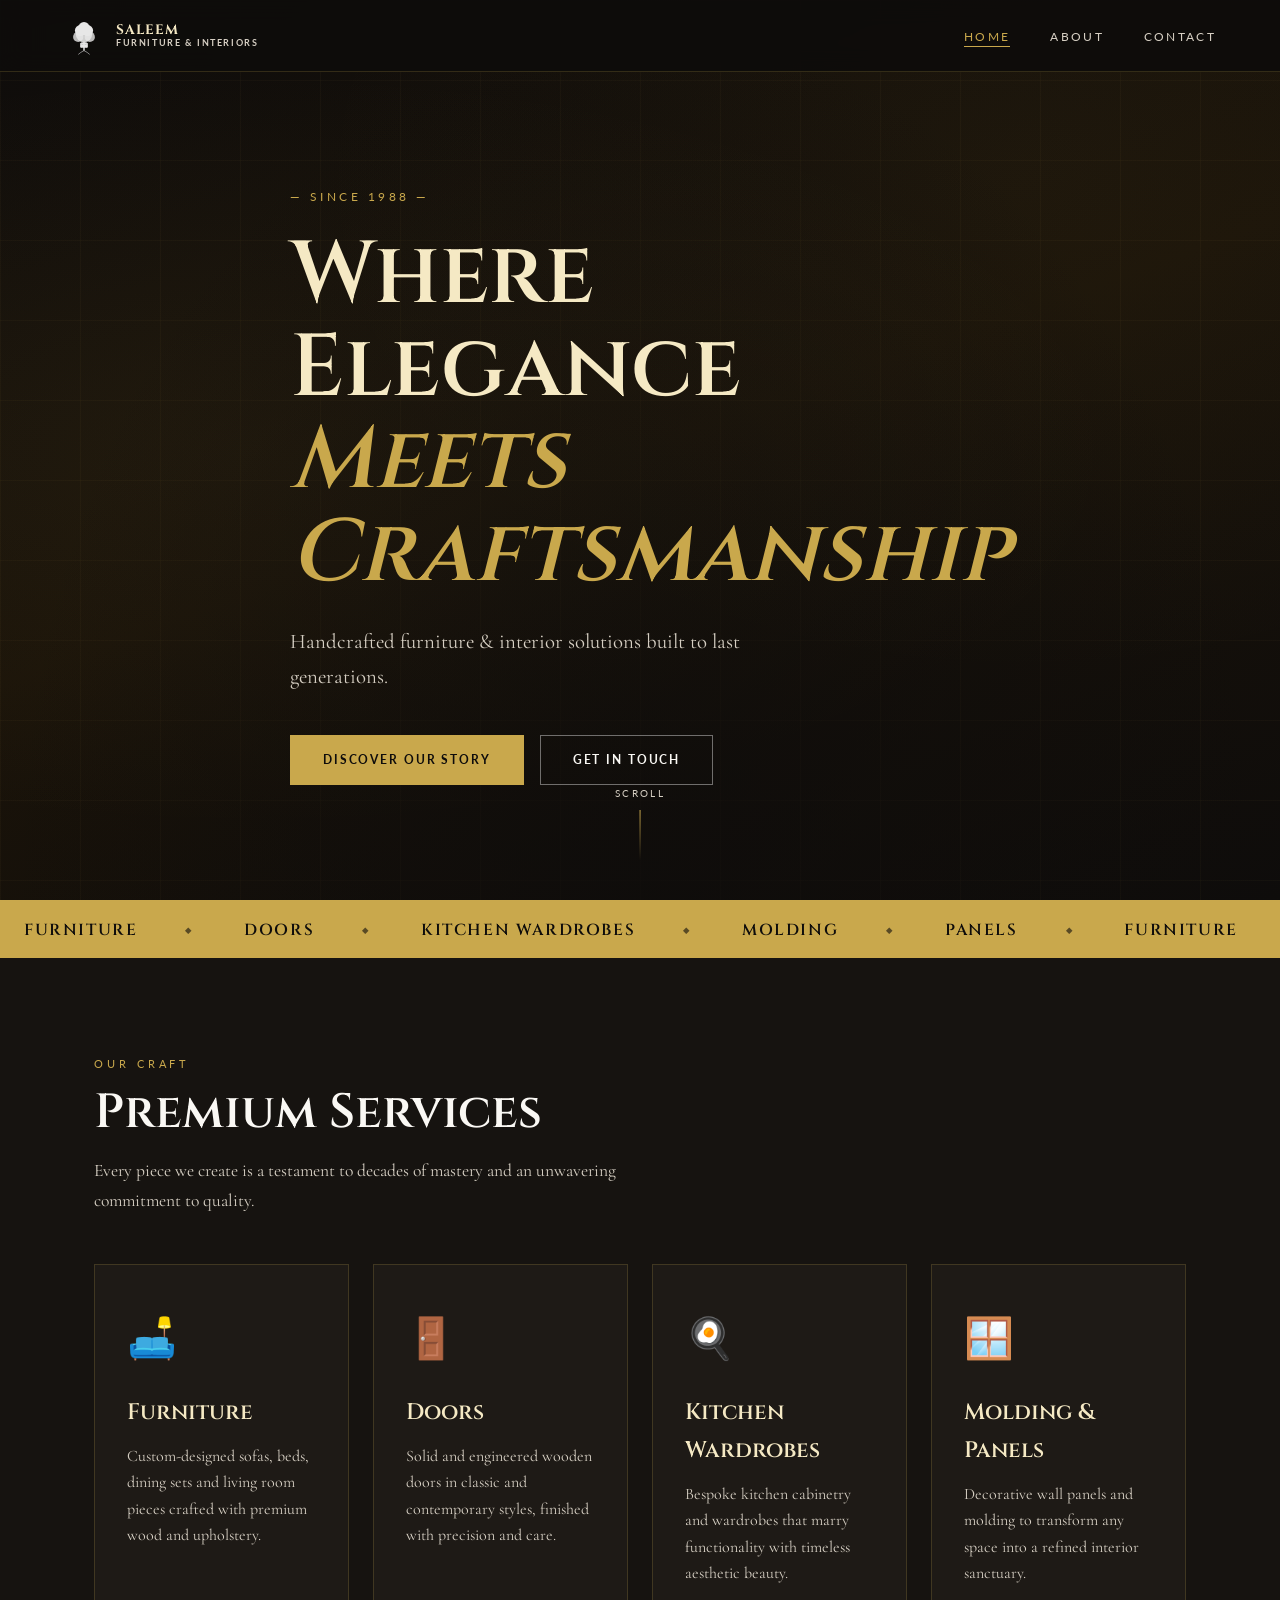
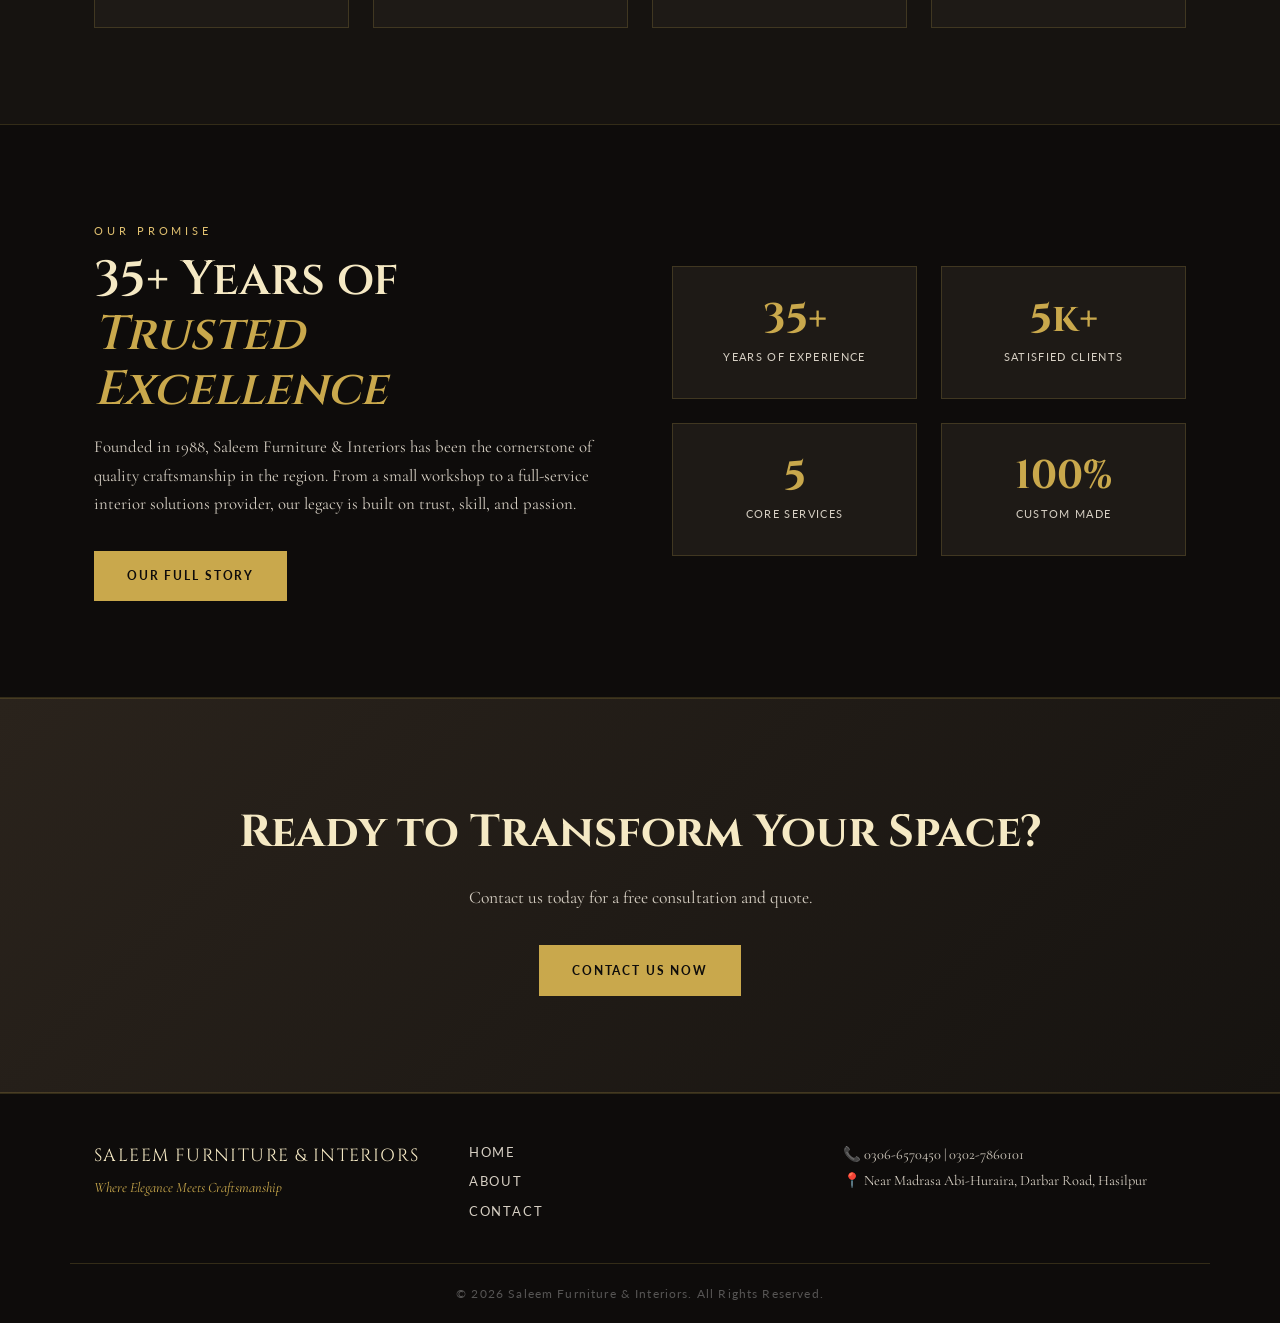
==== index.html @ 0a0ed7f7 "Add files via upload" ====
<!DOCTYPE html>
<html lang="en">
<head>
  <meta charset="UTF-8" />
  <meta name="viewport" content="width=device-width, initial-scale=1.0" />
  <title>Saleem Furniture & Interiors – Where Elegance Meets Craftsmanship</title>
  <meta name="description" content="Saleem Furniture & Interiors – Premium furniture, doors, kitchen wardrobes, molding and panels. Since 1988. Located in Hasilpur." />
  <link rel="preconnect" href="https://fonts.googleapis.com" />
  <link rel="preconnect" href="https://fonts.gstatic.com" crossorigin />
  <link href="https://fonts.googleapis.com/css2?family=Cormorant+Garamond:ital,wght@0,300;0,400;0,600;0,700;1,300;1,400&family=Cinzel:wght@400;600;700&family=Lato:wght@300;400;700&display=swap" rel="stylesheet" />
  <link rel="stylesheet" href="style.css" />
</head>
<body>

  <!-- NAV -->
  <nav class="nav" id="nav">
    <div class="nav__inner">
      <a href="index.html" class="nav__logo">
        <img src="logo.svg" alt="Saleem Furniture Logo" class="nav__logo-img" />
        <span class="nav__logo-text">SALEEM<br><small>FURNITURE & INTERIORS</small></span>
      </a>
      <button class="nav__burger" id="burger" aria-label="Menu">
        <span></span><span></span><span></span>
      </button>
      <ul class="nav__links" id="navLinks">
        <li><a href="index.html" class="nav__link active">Home</a></li>
        <li><a href="about.html" class="nav__link">About</a></li>
        <li><a href="contact.html" class="nav__link">Contact</a></li>
      </ul>
    </div>
  </nav>

  <!-- HERO -->
  <section class="hero">
    <div class="hero__bg"></div>
    <div class="hero__overlay"></div>
    <div class="hero__content">
      <p class="hero__since reveal">— Since 1988 —</p>
      <h1 class="hero__title reveal delay-1">Where Elegance<br><em>Meets Craftsmanship</em></h1>
      <p class="hero__sub reveal delay-2">Handcrafted furniture & interior solutions built to last generations.</p>
      <div class="hero__ctas reveal delay-3">
        <a href="about.html" class="btn btn--gold">Discover Our Story</a>
        <a href="contact.html" class="btn btn--outline">Get In Touch</a>
      </div>
    </div>
    <div class="hero__scroll">
      <span>Scroll</span>
      <div class="hero__scroll-line"></div>
    </div>
  </section>

  <!-- MARQUEE -->
  <div class="marquee">
    <div class="marquee__track">
      <span>Furniture</span><span class="dot">◆</span>
      <span>Doors</span><span class="dot">◆</span>
      <span>Kitchen Wardrobes</span><span class="dot">◆</span>
      <span>Molding</span><span class="dot">◆</span>
      <span>Panels</span><span class="dot">◆</span>
      <span>Furniture</span><span class="dot">◆</span>
      <span>Doors</span><span class="dot">◆</span>
      <span>Kitchen Wardrobes</span><span class="dot">◆</span>
      <span>Molding</span><span class="dot">◆</span>
      <span>Panels</span><span class="dot">◆</span>
    </div>
  </div>

  <!-- SERVICES -->
  <section class="services section">
    <div class="container">
      <div class="section-label reveal">Our Craft</div>
      <h2 class="section-title reveal delay-1">Premium Services</h2>
      <p class="section-sub reveal delay-2">Every piece we create is a testament to decades of mastery and an unwavering commitment to quality.</p>
      <div class="services__grid">
        <div class="service-card reveal">
          <div class="service-card__icon">🛋️</div>
          <h3>Furniture</h3>
          <p>Custom-designed sofas, beds, dining sets and living room pieces crafted with premium wood and upholstery.</p>
        </div>
        <div class="service-card reveal delay-1">
          <div class="service-card__icon">🚪</div>
          <h3>Doors</h3>
          <p>Solid and engineered wooden doors in classic and contemporary styles, finished with precision and care.</p>
        </div>
        <div class="service-card reveal delay-2">
          <div class="service-card__icon">🍳</div>
          <h3>Kitchen Wardrobes</h3>
          <p>Bespoke kitchen cabinetry and wardrobes that marry functionality with timeless aesthetic beauty.</p>
        </div>
        <div class="service-card reveal delay-3">
          <div class="service-card__icon">🪟</div>
          <h3>Molding & Panels</h3>
          <p>Decorative wall panels and molding to transform any space into a refined interior sanctuary.</p>
        </div>
      </div>
    </div>
  </section>

  <!-- WHY US -->
  <section class="why section dark-section">
    <div class="container why__flex">
      <div class="why__left reveal">
        <div class="section-label light">Our Promise</div>
        <h2 class="section-title light">35+ Years of<br><em>Trusted Excellence</em></h2>
        <p class="why__text">Founded in 1988, Saleem Furniture & Interiors has been the cornerstone of quality craftsmanship in the region. From a small workshop to a full-service interior solutions provider, our legacy is built on trust, skill, and passion.</p>
        <a href="about.html" class="btn btn--gold" style="margin-top:2rem">Our Full Story</a>
      </div>
      <div class="why__right reveal delay-2">
        <div class="stat-card">
          <div class="stat-card__num">35+</div>
          <div class="stat-card__label">Years of Experience</div>
        </div>
        <div class="stat-card">
          <div class="stat-card__num">5k+</div>
          <div class="stat-card__label">Satisfied Clients</div>
        </div>
        <div class="stat-card">
          <div class="stat-card__num">5</div>
          <div class="stat-card__label">Core Services</div>
        </div>
        <div class="stat-card">
          <div class="stat-card__num">100%</div>
          <div class="stat-card__label">Custom Made</div>
        </div>
      </div>
    </div>
  </section>

  <!-- CTA BANNER -->
  <section class="cta-banner section">
    <div class="container cta-banner__inner reveal">
      <h2>Ready to Transform Your Space?</h2>
      <p>Contact us today for a free consultation and quote.</p>
      <a href="contact.html" class="btn btn--gold">Contact Us Now</a>
    </div>
  </section>

  <!-- FOOTER -->
  <footer class="footer">
    <div class="container footer__inner">
      <div class="footer__brand">
        <p class="footer__name">SALEEM FURNITURE & INTERIORS</p>
        <p class="footer__tagline"><em>Where Elegance Meets Craftsmanship</em></p>
      </div>
      <div class="footer__links">
        <a href="index.html">Home</a>
        <a href="about.html">About</a>
        <a href="contact.html">Contact</a>
      </div>
      <div class="footer__contact">
        <p>📞 0306-6570450 | 0302-7860101</p>
        <p>📍 Near Madrasa Abi-Huraira, Darbar Road, Hasilpur</p>
      </div>
    </div>
    <div class="footer__copy">
      <p>© 2026 Saleem Furniture & Interiors. All Rights Reserved.</p>
    </div>
  </footer>

  <script src="script.js"></script>
</body>
</html>
---- style.css ----
/* =============================================
   SALEEM FURNITURE & INTERIORS — STYLESHEET
   Dark Charcoal + Warm Gold — Luxury Artisan
   ============================================= */

:root {
  --black: #0e0c0b;
  --dark: #161310;
  --dark-2: #1e1a16;
  --dark-3: #2a231c;
  --gold: #c9a84c;
  --gold-light: #e0c070;
  --gold-pale: #f5e9c4;
  --white: #faf8f4;
  --white-muted: #d6cfc3;
  --border: rgba(201, 168, 76, 0.2);
  --font-display: 'Cinzel', serif;
  --font-body: 'Cormorant Garamond', serif;
  --font-ui: 'Lato', sans-serif;
  --nav-h: 72px;
  --transition: 0.4s cubic-bezier(0.25, 0.46, 0.45, 0.94);
}

*, *::before, *::after { box-sizing: border-box; margin: 0; padding: 0; }

html { scroll-behavior: smooth; }

body {
  background: var(--dark);
  color: var(--white);
  font-family: var(--font-body);
  font-size: 18px;
  line-height: 1.7;
  overflow-x: hidden;
}

a { color: inherit; text-decoration: none; }
img { max-width: 100%; display: block; }
em { font-style: italic; color: var(--gold); }

/* ===== LAYOUT ===== */
.container {
  max-width: 1140px;
  margin: 0 auto;
  padding: 0 1.5rem;
}

.section { padding: 6rem 0; }

.dark-section {
  background: var(--black);
  border-top: 1px solid var(--border);
  border-bottom: 1px solid var(--border);
}

/* ===== TYPOGRAPHY ===== */
.section-label {
  font-family: var(--font-ui);
  font-size: 0.7rem;
  letter-spacing: 0.35em;
  text-transform: uppercase;
  color: var(--gold);
  margin-bottom: 0.75rem;
}
.section-label.light { color: var(--gold-light); }

.section-title {
  font-family: var(--font-display);
  font-size: clamp(2rem, 4vw, 3rem);
  font-weight: 600;
  line-height: 1.15;
  color: var(--white);
  margin-bottom: 1rem;
}
.section-title.light { color: var(--gold-pale); }

.section-sub {
  font-size: 1.1rem;
  color: var(--white-muted);
  max-width: 560px;
  margin-bottom: 3rem;
}

/* ===== BUTTONS ===== */
.btn {
  display: inline-flex;
  align-items: center;
  gap: 0.5rem;
  padding: 0.85rem 2rem;
  font-family: var(--font-ui);
  font-size: 0.78rem;
  font-weight: 700;
  letter-spacing: 0.15em;
  text-transform: uppercase;
  border: 1.5px solid transparent;
  cursor: pointer;
  transition: var(--transition);
  border-radius: 0;
}

.btn--gold {
  background: var(--gold);
  color: var(--black);
  border-color: var(--gold);
}
.btn--gold:hover {
  background: var(--gold-light);
  border-color: var(--gold-light);
}

.btn--outline {
  background: transparent;
  color: var(--white);
  border-color: rgba(255,255,255,0.4);
}
.btn--outline:hover {
  background: rgba(255,255,255,0.08);
  border-color: var(--white);
}

.btn--full { width: 100%; justify-content: center; }

/* ===== NAV ===== */
.nav {
  position: fixed;
  top: 0; left: 0; right: 0;
  z-index: 100;
  height: var(--nav-h);
  background: rgba(14,12,11,0.92);
  backdrop-filter: blur(12px);
  border-bottom: 1px solid var(--border);
  transition: var(--transition);
}

.nav.scrolled {
  background: rgba(10,8,7,0.98);
  box-shadow: 0 4px 30px rgba(0,0,0,0.4);
}

.nav__inner {
  max-width: 1200px;
  margin: 0 auto;
  padding: 0 1.5rem;
  height: 100%;
  display: flex;
  align-items: center;
  justify-content: space-between;
}

.nav__logo {
  display: flex;
  align-items: center;
  gap: 0.75rem;
}

.nav__logo-img {
  width: 40px;
  height: 40px;
  filter: brightness(0) invert(1);
  opacity: 0.9;
}

.nav__logo-text {
  font-family: var(--font-display);
  font-size: 0.85rem;
  font-weight: 700;
  letter-spacing: 0.08em;
  color: var(--gold-pale);
  line-height: 1.2;
}
.nav__logo-text small {
  font-family: var(--font-ui);
  font-size: 0.55rem;
  letter-spacing: 0.18em;
  color: var(--white-muted);
  display: block;
}

.nav__links {
  list-style: none;
  display: flex;
  gap: 2.5rem;
}

.nav__link {
  font-family: var(--font-ui);
  font-size: 0.72rem;
  letter-spacing: 0.2em;
  text-transform: uppercase;
  color: var(--white-muted);
  position: relative;
  transition: color 0.2s;
}

.nav__link::after {
  content: '';
  position: absolute;
  bottom: -4px; left: 0;
  width: 0; height: 1px;
  background: var(--gold);
  transition: width 0.3s ease;
}

.nav__link:hover, .nav__link.active {
  color: var(--gold);
}
.nav__link:hover::after, .nav__link.active::after { width: 100%; }

.nav__burger {
  display: none;
  flex-direction: column;
  gap: 5px;
  background: none;
  border: none;
  cursor: pointer;
  padding: 4px;
}
.nav__burger span {
  display: block;
  width: 24px; height: 2px;
  background: var(--white);
  transition: var(--transition);
}

/* ===== HERO ===== */
.hero {
  min-height: 100vh;
  display: flex;
  align-items: center;
  position: relative;
  overflow: hidden;
}

.hero__bg {
  position: absolute; inset: 0;
  background:
    radial-gradient(ellipse at 20% 50%, rgba(201,168,76,0.06) 0%, transparent 60%),
    radial-gradient(ellipse at 80% 20%, rgba(201,168,76,0.04) 0%, transparent 50%),
    linear-gradient(160deg, #0e0c0b 0%, #1a1309 50%, #0e0c0b 100%);
}

/* Decorative grid lines */
.hero__bg::before {
  content: '';
  position: absolute; inset: 0;
  background-image:
    linear-gradient(rgba(201,168,76,0.04) 1px, transparent 1px),
    linear-gradient(90deg, rgba(201,168,76,0.04) 1px, transparent 1px);
  background-size: 80px 80px;
}

.hero__overlay {
  position: absolute; inset: 0;
  background: radial-gradient(ellipse at center bottom, rgba(14,12,11,0.8) 0%, transparent 70%);
}

.hero__content {
  position: relative;
  z-index: 2;
  max-width: 1140px;
  margin: 0 auto;
  padding: 0 1.5rem;
  padding-top: var(--nav-h);
}

.hero__since {
  font-family: var(--font-ui);
  font-size: 0.72rem;
  letter-spacing: 0.3em;
  color: var(--gold);
  text-transform: uppercase;
  margin-bottom: 1.5rem;
}

.hero__title {
  font-family: var(--font-display);
  font-size: clamp(2.8rem, 7vw, 5.5rem);
  font-weight: 600;
  line-height: 1.05;
  color: var(--gold-pale);
  margin-bottom: 1.5rem;
  max-width: 700px;
}
.hero__title em {
  font-style: italic;
  color: var(--gold);
}

.hero__sub {
  font-size: clamp(1.1rem, 2vw, 1.3rem);
  color: var(--white-muted);
  margin-bottom: 2.5rem;
  max-width: 500px;
}

.hero__ctas {
  display: flex;
  gap: 1rem;
  flex-wrap: wrap;
}

.hero__scroll {
  position: absolute;
  bottom: 2.5rem;
  left: 50%;
  transform: translateX(-50%);
  display: flex;
  flex-direction: column;
  align-items: center;
  gap: 0.5rem;
  font-family: var(--font-ui);
  font-size: 0.62rem;
  letter-spacing: 0.25em;
  color: var(--white-muted);
  text-transform: uppercase;
}

.hero__scroll-line {
  width: 1px;
  height: 50px;
  background: linear-gradient(to bottom, var(--gold), transparent);
  animation: scrollPulse 2s ease-in-out infinite;
}

@keyframes scrollPulse {
  0%, 100% { opacity: 0.4; transform: scaleY(1); }
  50% { opacity: 1; transform: scaleY(1.2); }
}

/* ===== MARQUEE ===== */
.marquee {
  background: var(--gold);
  padding: 0.85rem 0;
  overflow: hidden;
  white-space: nowrap;
}

.marquee__track {
  display: inline-block;
  animation: marquee 20s linear infinite;
}

.marquee__track span {
  font-family: var(--font-display);
  font-size: 1rem;
  font-weight: 600;
  letter-spacing: 0.1em;
  text-transform: uppercase;
  color: var(--black);
  padding: 0 1.5rem;
}

.marquee__track .dot {
  font-size: 0.5rem;
  opacity: 0.6;
  vertical-align: middle;
}

@keyframes marquee {
  from { transform: translateX(0); }
  to { transform: translateX(-50%); }
}

/* ===== SERVICES ===== */
.services__grid {
  display: grid;
  grid-template-columns: repeat(auto-fit, minmax(240px, 1fr));
  gap: 1.5rem;
  margin-top: 1rem;
}

.service-card {
  background: var(--dark-2);
  border: 1px solid var(--border);
  padding: 2.5rem 2rem;
  transition: var(--transition);
  position: relative;
  overflow: hidden;
}

.service-card::before {
  content: '';
  position: absolute;
  top: 0; left: 0;
  width: 3px; height: 0;
  background: var(--gold);
  transition: height 0.4s ease;
}

.service-card:hover::before { height: 100%; }
.service-card:hover {
  border-color: rgba(201,168,76,0.5);
  transform: translateY(-4px);
  box-shadow: 0 20px 40px rgba(0,0,0,0.4);
}

.service-card__icon {
  font-size: 2.5rem;
  margin-bottom: 1.25rem;
}

.service-card h3 {
  font-family: var(--font-display);
  font-size: 1.4rem;
  font-weight: 600;
  color: var(--gold-pale);
  margin-bottom: 0.75rem;
}

.service-card p {
  font-size: 1rem;
  color: var(--white-muted);
  line-height: 1.65;
}

/* ===== WHY US ===== */
.why__flex {
  display: grid;
  grid-template-columns: 1fr 1fr;
  gap: 4rem;
  align-items: center;
}

.why__text {
  font-size: 1.05rem;
  color: var(--white-muted);
  margin-top: 1rem;
}

.why__right {
  display: grid;
  grid-template-columns: 1fr 1fr;
  gap: 1.5rem;
}

.stat-card {
  background: var(--dark-2);
  border: 1px solid var(--border);
  padding: 2rem 1.5rem;
  text-align: center;
  transition: var(--transition);
}
.stat-card:hover {
  border-color: var(--gold);
  background: var(--dark-3);
}

.stat-card__num {
  font-family: var(--font-display);
  font-size: 2.5rem;
  font-weight: 700;
  color: var(--gold);
  line-height: 1;
  margin-bottom: 0.5rem;
}

.stat-card__label {
  font-family: var(--font-ui);
  font-size: 0.7rem;
  letter-spacing: 0.12em;
  text-transform: uppercase;
  color: var(--white-muted);
}

/* ===== CTA BANNER ===== */
.cta-banner {
  background: linear-gradient(135deg, var(--dark-3) 0%, var(--dark) 100%);
  border-top: 1px solid var(--border);
  border-bottom: 1px solid var(--border);
}

.cta-banner__inner {
  text-align: center;
}

.cta-banner__inner h2 {
  font-family: var(--font-display);
  font-size: clamp(1.8rem, 3.5vw, 2.8rem);
  color: var(--gold-pale);
  margin-bottom: 0.75rem;
}

.cta-banner__inner p {
  color: var(--white-muted);
  margin-bottom: 2rem;
  font-size: 1.1rem;
}

/* ===== FOOTER ===== */
.footer {
  background: var(--black);
  border-top: 1px solid var(--border);
  padding-top: 3rem;
}

.footer__inner {
  display: grid;
  grid-template-columns: 1fr 1fr 1fr;
  gap: 2rem;
  padding-bottom: 2.5rem;
  border-bottom: 1px solid var(--border);
}

.footer__name {
  font-family: var(--font-display);
  font-size: 1.1rem;
  letter-spacing: 0.08em;
  color: var(--gold-pale);
  margin-bottom: 0.25rem;
}
.footer__tagline {
  font-size: 0.9rem;
  color: var(--white-muted);
}

.footer__links {
  display: flex;
  flex-direction: column;
  gap: 0.5rem;
}
.footer__links a {
  font-family: var(--font-ui);
  font-size: 0.8rem;
  letter-spacing: 0.15em;
  text-transform: uppercase;
  color: var(--white-muted);
  transition: color 0.2s;
}
.footer__links a:hover { color: var(--gold); }

.footer__contact p {
  font-size: 0.9rem;
  color: var(--white-muted);
  line-height: 1.8;
}

.footer__copy {
  padding: 1.25rem 0;
  text-align: center;
}
.footer__copy p {
  font-family: var(--font-ui);
  font-size: 0.72rem;
  letter-spacing: 0.1em;
  color: rgba(255,255,255,0.3);
}

/* ===== PAGE HERO (inner pages) ===== */
.page-hero {
  position: relative;
  min-height: 45vh;
  display: flex;
  align-items: center;
  background: linear-gradient(160deg, var(--black) 0%, var(--dark-3) 100%);
  overflow: hidden;
}

.page-hero::before {
  content: '';
  position: absolute; inset: 0;
  background-image:
    linear-gradient(rgba(201,168,76,0.05) 1px, transparent 1px),
    linear-gradient(90deg, rgba(201,168,76,0.05) 1px, transparent 1px);
  background-size: 60px 60px;
}

.page-hero__overlay {
  position: absolute; inset: 0;
  background: radial-gradient(ellipse at center, rgba(201,168,76,0.05) 0%, transparent 70%);
}

.page-hero__content {
  position: relative; z-index: 2;
  max-width: 1140px;
  margin: 0 auto;
  padding: calc(var(--nav-h) + 2rem) 1.5rem 4rem;
}

.page-hero__title {
  font-family: var(--font-display);
  font-size: clamp(2.5rem, 6vw, 4.5rem);
  font-weight: 600;
  color: var(--gold-pale);
  margin: 0.5rem 0 1rem;
  line-height: 1.1;
}

.page-hero__content p {
  font-size: 1.15rem;
  color: var(--white-muted);
  max-width: 480px;
}

/* ===== STORY (about) ===== */
.story__flex {
  display: grid;
  grid-template-columns: 1fr 1.4fr;
  gap: 5rem;
  align-items: center;
}

.story__visual {
  position: relative;
  display: flex;
  align-items: center;
  justify-content: center;
}

.story__emblem {
  width: 280px; height: 280px;
  background: var(--dark-2);
  border: 1px solid var(--border);
  border-radius: 50%;
  display: flex;
  align-items: center;
  justify-content: center;
  padding: 3rem;
  position: relative;
}

.story__emblem img {
  width: 100%;
  filter: brightness(0) invert(1);
  opacity: 0.85;
}

.story__emblem::before {
  content: '';
  position: absolute; inset: -8px;
  border-radius: 50%;
  border: 1px dashed rgba(201,168,76,0.3);
}

.story__year-badge {
  position: absolute;
  bottom: 10px; right: 10px;
  background: var(--gold);
  color: var(--black);
  font-family: var(--font-display);
  font-size: 0.9rem;
  font-weight: 700;
  letter-spacing: 0.08em;
  padding: 0.5rem 1rem;
}

.story__text p {
  color: var(--white-muted);
  font-size: 1.05rem;
}

/* ===== VALUES ===== */
.values__grid {
  display: grid;
  grid-template-columns: repeat(auto-fit, minmax(220px, 1fr));
  gap: 1.5rem;
  margin-top: 3rem;
}

.value-card {
  background: var(--dark-2);
  border: 1px solid var(--border);
  padding: 2.5rem 2rem;
  text-align: center;
  transition: var(--transition);
}
.value-card:hover {
  border-color: var(--gold);
  transform: translateY(-4px);
}

.value-card__icon { font-size: 2.5rem; margin-bottom: 1rem; }
.value-card h3 {
  font-family: var(--font-display);
  font-size: 1.4rem;
  color: var(--gold-pale);
  margin-bottom: 0.75rem;
}
.value-card p { font-size: 0.95rem; color: var(--white-muted); }

/* ===== TEAM ===== */
.team__grid {
  display: grid;
  grid-template-columns: repeat(auto-fit, minmax(280px, 1fr));
  gap: 2rem;
  margin-top: 3rem;
  max-width: 780px;
}

.team-card {
  background: var(--dark-2);
  border: 1px solid var(--border);
  padding: 2.5rem 2rem;
  transition: var(--transition);
}
.team-card:hover {
  border-color: rgba(201,168,76,0.5);
  transform: translateY(-4px);
}

.team-card__avatar {
  width: 72px; height: 72px;
  background: var(--gold);
  color: var(--black);
  font-family: var(--font-display);
  font-size: 1.5rem;
  font-weight: 700;
  border-radius: 50%;
  display: flex;
  align-items: center;
  justify-content: center;
  margin-bottom: 1.25rem;
}

.team-card h3 {
  font-family: var(--font-display);
  font-size: 1.4rem;
  color: var(--gold-pale);
  margin-bottom: 0.25rem;
}

.team-card__role {
  font-family: var(--font-ui);
  font-size: 0.72rem;
  letter-spacing: 0.18em;
  text-transform: uppercase;
  color: var(--gold);
  margin-bottom: 1rem;
}

.team-card p { font-size: 0.98rem; color: var(--white-muted); }

.team-card__phone {
  display: inline-block;
  margin-top: 1rem;
  font-family: var(--font-ui);
  font-size: 0.85rem;
  color: var(--gold);
  border-bottom: 1px solid rgba(201,168,76,0.4);
  transition: border-color 0.2s;
}
.team-card__phone:hover { border-color: var(--gold); }

/* ===== CONTACT ===== */
.contact__flex {
  display: grid;
  grid-template-columns: 1fr 1.1fr;
  gap: 5rem;
  align-items: start;
}

.contact-detail {
  display: flex;
  gap: 1rem;
  margin-bottom: 2rem;
  align-items: flex-start;
}

.contact-detail__icon {
  font-size: 1.4rem;
  flex-shrink: 0;
  margin-top: 2px;
}

.contact-detail strong {
  font-family: var(--font-display);
  font-size: 1.1rem;
  color: var(--gold-pale);
  display: block;
  margin-bottom: 0.25rem;
}

.contact-detail p {
  font-size: 0.98rem;
  color: var(--white-muted);
  line-height: 1.6;
}
.contact-detail a {
  color: var(--gold);
  transition: opacity 0.2s;
}
.contact-detail a:hover { opacity: 0.8; }

.contact__social {
  display: flex;
  flex-wrap: wrap;
  gap: 0.5rem;
  margin-top: 0.5rem;
}

.social-pill {
  font-family: var(--font-ui);
  font-size: 0.68rem;
  letter-spacing: 0.15em;
  text-transform: uppercase;
  padding: 0.4rem 0.9rem;
  border: 1px solid var(--border);
  color: var(--gold);
  transition: var(--transition);
}
.social-pill:hover {
  background: var(--gold);
  color: var(--black);
  border-color: var(--gold);
}

.whatsapp-btn {
  display: inline-flex;
  align-items: center;
  gap: 0.75rem;
  margin-top: 1rem;
  padding: 0.9rem 1.75rem;
  background: #25D366;
  color: #fff;
  font-family: var(--font-ui);
  font-size: 0.8rem;
  font-weight: 700;
  letter-spacing: 0.1em;
  text-transform: uppercase;
  transition: var(--transition);
}
.whatsapp-btn:hover { background: #1ebe5d; transform: translateY(-2px); }

/* FORM */
.contact__form-wrap {
  background: var(--dark-2);
  border: 1px solid var(--border);
  padding: 2.5rem;
}

.form-title {
  font-family: var(--font-display);
  font-size: 1.7rem;
  color: var(--gold-pale);
  margin-bottom: 2rem;
}

.form-group {
  margin-bottom: 1.5rem;
}

.form-group label {
  display: block;
  font-family: var(--font-ui);
  font-size: 0.72rem;
  letter-spacing: 0.18em;
  text-transform: uppercase;
  color: var(--white-muted);
  margin-bottom: 0.5rem;
}

.form-group input,
.form-group select,
.form-group textarea {
  width: 100%;
  background: var(--dark-3);
  border: 1px solid var(--border);
  color: var(--white);
  font-family: var(--font-body);
  font-size: 1rem;
  padding: 0.8rem 1rem;
  outline: none;
  transition: border-color 0.2s;
  -webkit-appearance: none;
}

.form-group input:focus,
.form-group select:focus,
.form-group textarea:focus {
  border-color: var(--gold);
}

.form-group select option { background: var(--dark); }

.form-group textarea { resize: vertical; min-height: 120px; }

.form-success {
  display: none;
  margin-top: 1rem;
  color: var(--gold);
  font-family: var(--font-ui);
  font-size: 0.9rem;
}

/* MAP */
.map-section {
  background: var(--black);
  border-top: 1px solid var(--border);
}

.map-placeholder {
  height: 260px;
  display: flex;
  flex-direction: column;
  align-items: center;
  justify-content: center;
  font-family: var(--font-body);
  font-size: 1.1rem;
  color: var(--white-muted);
  background: linear-gradient(135deg, var(--dark) 0%, var(--dark-3) 100%);
}

/* ===== REVEAL ANIMATIONS ===== */
.reveal {
  opacity: 0;
  transform: translateY(28px);
  transition: opacity 0.7s ease, transform 0.7s ease;
}
.reveal.visible {
  opacity: 1;
  transform: translateY(0);
}
.delay-1 { transition-delay: 0.12s; }
.delay-2 { transition-delay: 0.24s; }
.delay-3 { transition-delay: 0.36s; }

/* ===== MOBILE ===== */
@media (max-width: 900px) {
  .why__flex { grid-template-columns: 1fr; gap: 3rem; }
  .story__flex { grid-template-columns: 1fr; gap: 3rem; }
  .contact__flex { grid-template-columns: 1fr; gap: 3rem; }
  .footer__inner { grid-template-columns: 1fr 1fr; }
}

@media (max-width: 700px) {
  .nav__links {
    position: fixed;
    top: var(--nav-h); left: 0; right: 0;
    background: rgba(14,12,11,0.98);
    flex-direction: column;
    gap: 0;
    padding: 1.5rem 0;
    display: none;
    border-bottom: 1px solid var(--border);
  }
  .nav__links.open { display: flex; }
  .nav__links li { padding: 0.75rem 2rem; }
  .nav__link { font-size: 0.85rem; }
  .nav__burger { display: flex; }

  .hero__title { font-size: clamp(2.2rem, 9vw, 3.2rem); }
  .hero__ctas { flex-direction: column; }

  .services__grid { grid-template-columns: 1fr 1fr; }
  .why__right { grid-template-columns: 1fr 1fr; }
  .footer__inner { grid-template-columns: 1fr; gap: 2rem; }

  .story__emblem { width: 200px; height: 200px; }
  .team__grid { grid-template-columns: 1fr; }
}

@media (max-width: 480px) {
  .services__grid { grid-template-columns: 1fr; }
  .section { padding: 4rem 0; }
  .contact__form-wrap { padding: 1.75rem 1.25rem; }
}
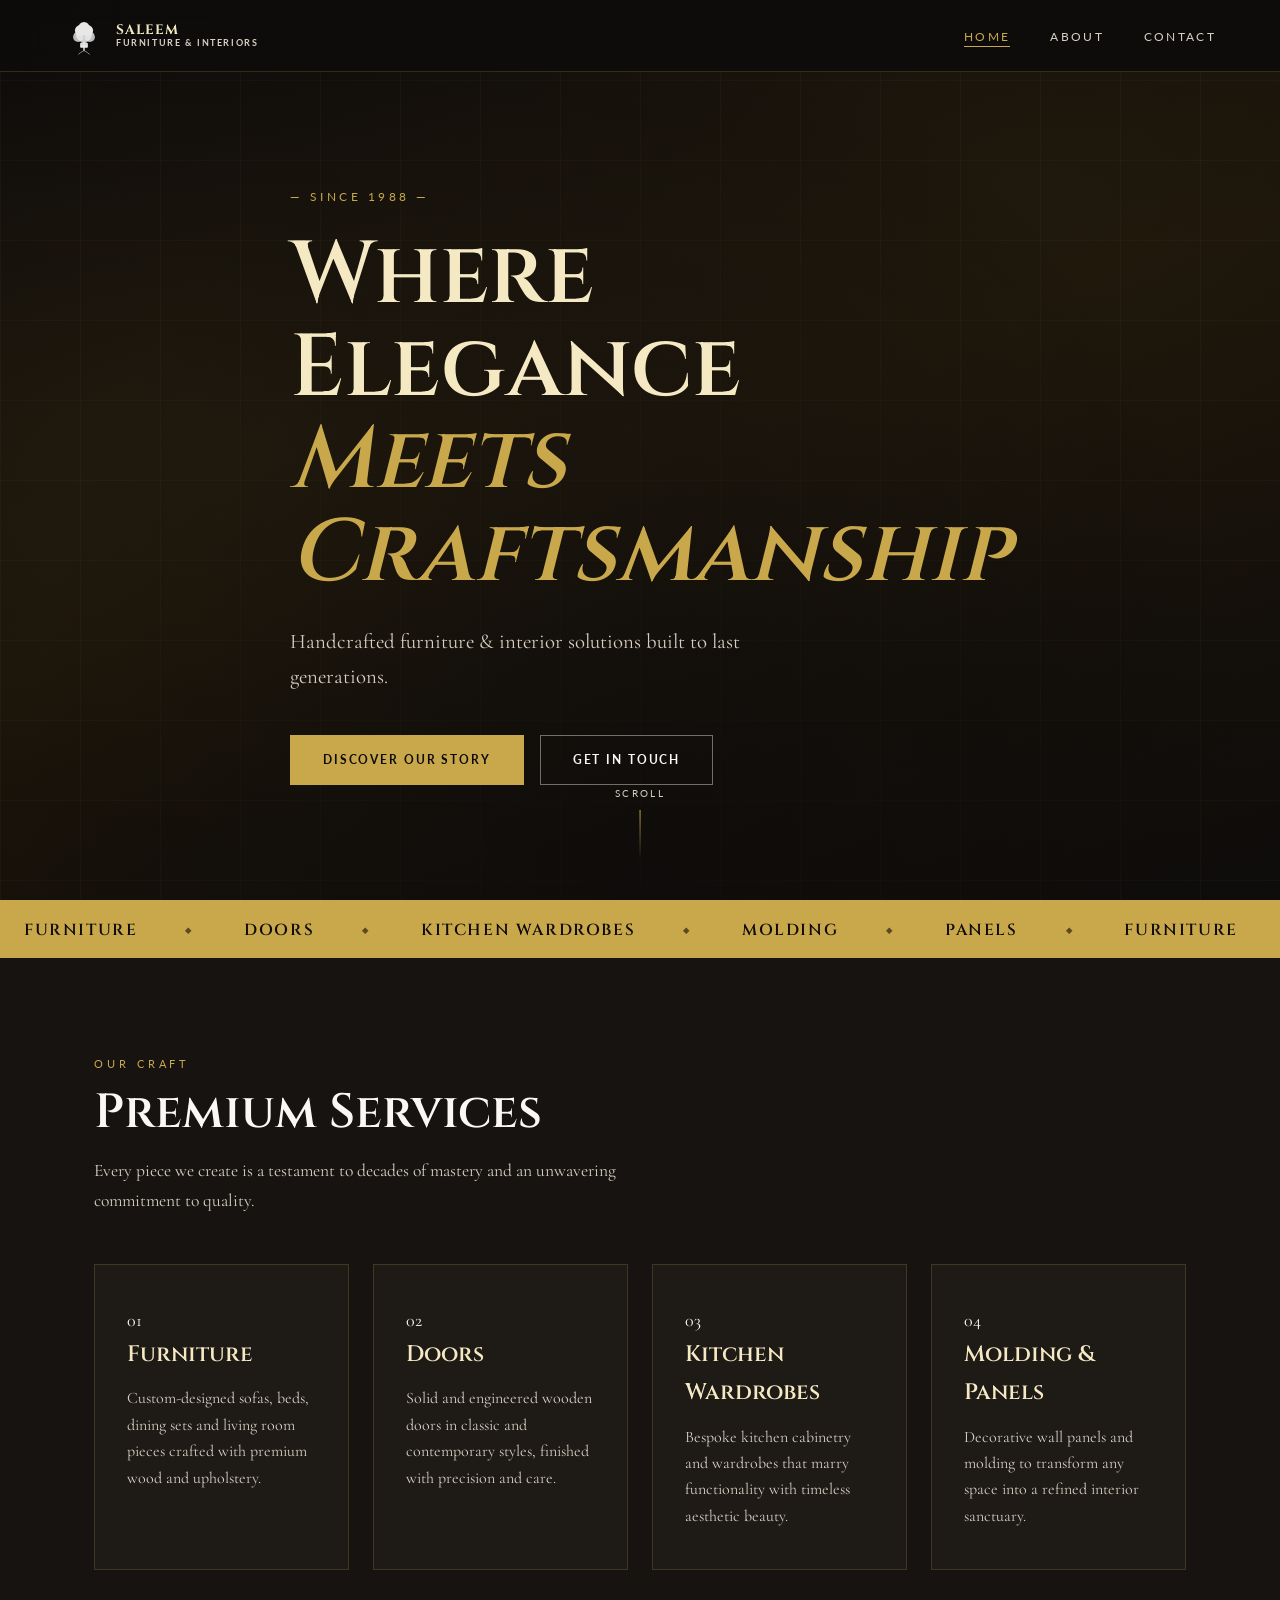
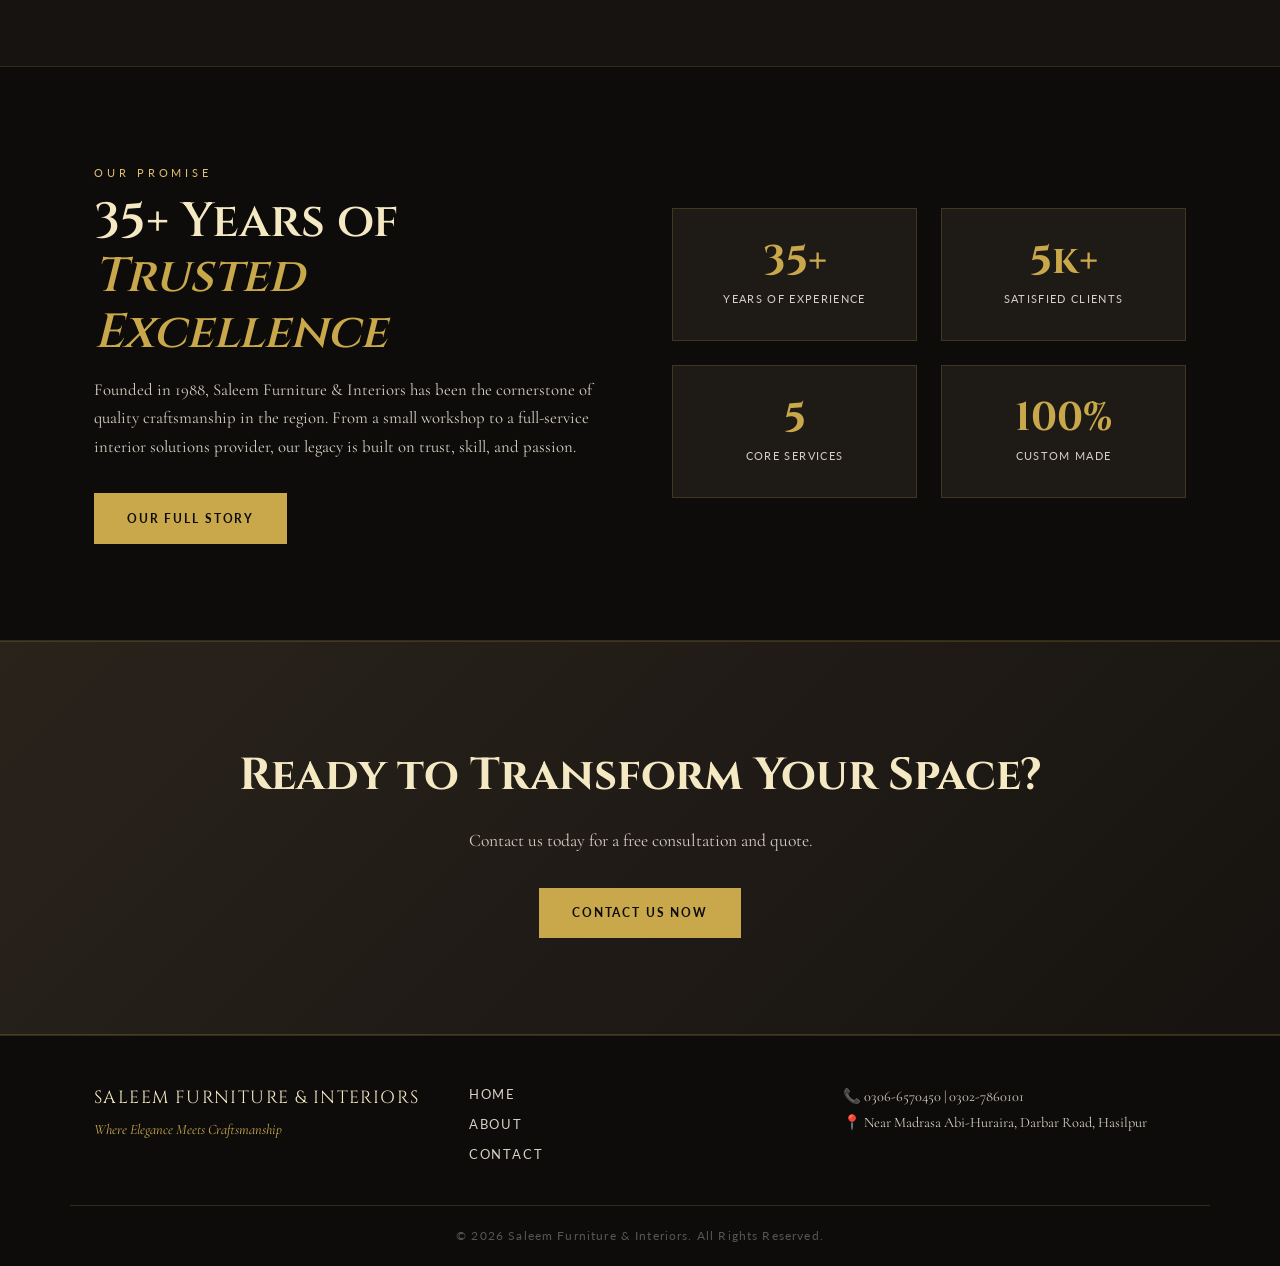
==== commit 47cd85ad: "Enhance service cards with images and styling Updated service cards to include images and improved l" ====
--- a/index.html
+++ b/index.html
@@ -72,25 +72,38 @@
       <h2 class="section-title reveal delay-1">Premium Services</h2>
       <p class="section-sub reveal delay-2">Every piece we create is a testament to decades of mastery and an unwavering commitment to quality.</p>
       <div class="services__grid">
-        <div class="service-card reveal">
-          <div class="service-card__icon">🛋️</div>
-          <h3>Furniture</h3>
-          <p>Custom-designed sofas, beds, dining sets and living room pieces crafted with premium wood and upholstery.</p>
+        <!-- TO SWAP: replace the Unsplash URL in style="--card-bg: url(...)" with your own image path e.g. style="--card-bg: url('images/furniture.jpg')" -->
+        <div class="service-card service-card--img reveal" style="--card-bg: url('https://images.unsplash.com/photo-1555041469-a586c61ea9bc?w=800&q=80')">
+          <div class="service-card__overlay"></div>
+          <div class="service-card__body">
+            <div class="service-card__tag">01</div>
+            <h3>Furniture</h3>
+            <p>Custom-designed sofas, beds, dining sets and living room pieces crafted with premium wood and upholstery.</p>
+          </div>
         </div>
-        <div class="service-card reveal delay-1">
-          <div class="service-card__icon">🚪</div>
-          <h3>Doors</h3>
-          <p>Solid and engineered wooden doors in classic and contemporary styles, finished with precision and care.</p>
+        <div class="service-card service-card--img reveal delay-1" style="--card-bg: url('https://images.unsplash.com/photo-1506439773649-6e0eb8cfb237?w=800&q=80')">
+          <div class="service-card__overlay"></div>
+          <div class="service-card__body">
+            <div class="service-card__tag">02</div>
+            <h3>Doors</h3>
+            <p>Solid and engineered wooden doors in classic and contemporary styles, finished with precision and care.</p>
+          </div>
         </div>
-        <div class="service-card reveal delay-2">
-          <div class="service-card__icon">🍳</div>
-          <h3>Kitchen Wardrobes</h3>
-          <p>Bespoke kitchen cabinetry and wardrobes that marry functionality with timeless aesthetic beauty.</p>
+        <div class="service-card service-card--img reveal delay-2" style="--card-bg: url('https://images.unsplash.com/photo-1556909114-f6e7ad7d3136?w=800&q=80')">
+          <div class="service-card__overlay"></div>
+          <div class="service-card__body">
+            <div class="service-card__tag">03</div>
+            <h3>Kitchen Wardrobes</h3>
+            <p>Bespoke kitchen cabinetry and wardrobes that marry functionality with timeless aesthetic beauty.</p>
+          </div>
         </div>
-        <div class="service-card reveal delay-3">
-          <div class="service-card__icon">🪟</div>
-          <h3>Molding & Panels</h3>
-          <p>Decorative wall panels and molding to transform any space into a refined interior sanctuary.</p>
+        <div class="service-card service-card--img reveal delay-3" style="--card-bg: url('https://images.unsplash.com/photo-1586023492125-27b2c045efd7?w=800&q=80')">
+          <div class="service-card__overlay"></div>
+          <div class="service-card__body">
+            <div class="service-card__tag">04</div>
+            <h3>Molding & Panels</h3>
+            <p>Decorative wall panels and molding to transform any space into a refined interior sanctuary.</p>
+          </div>
         </div>
       </div>
     </div>
